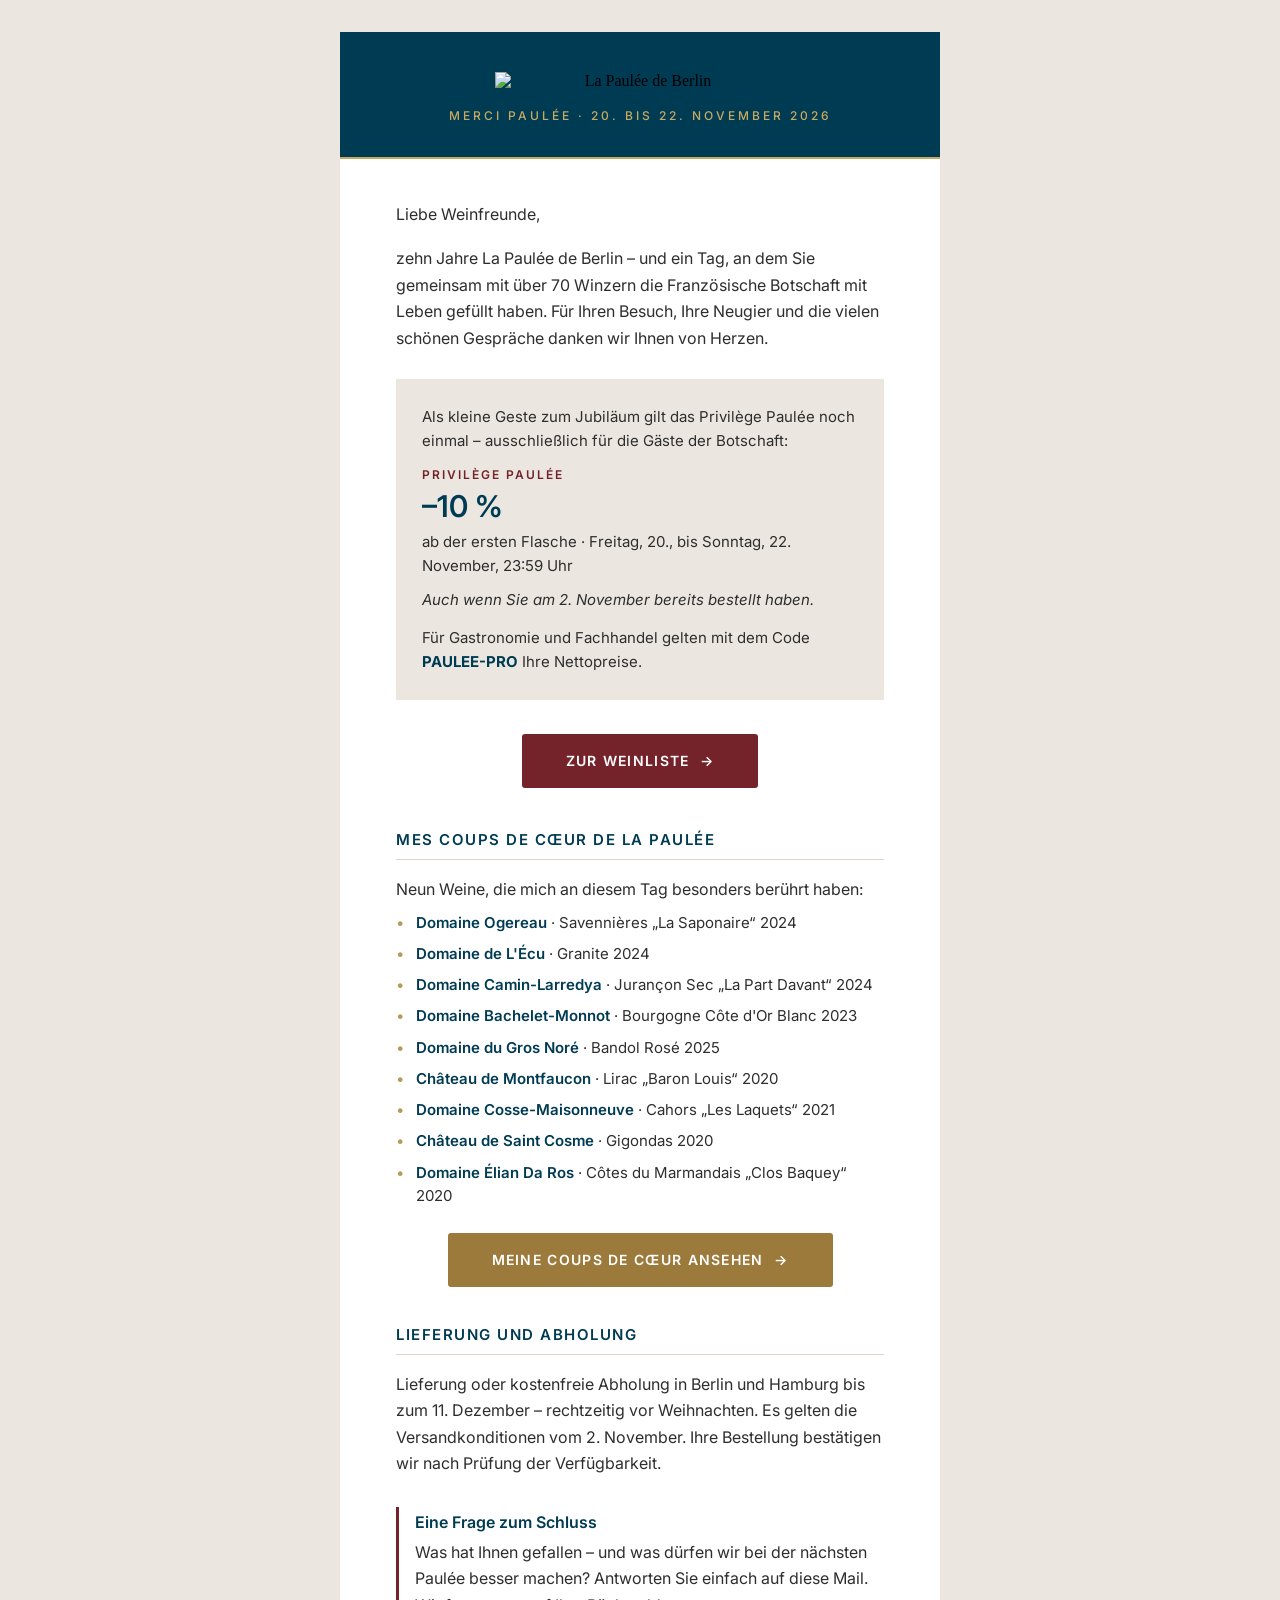
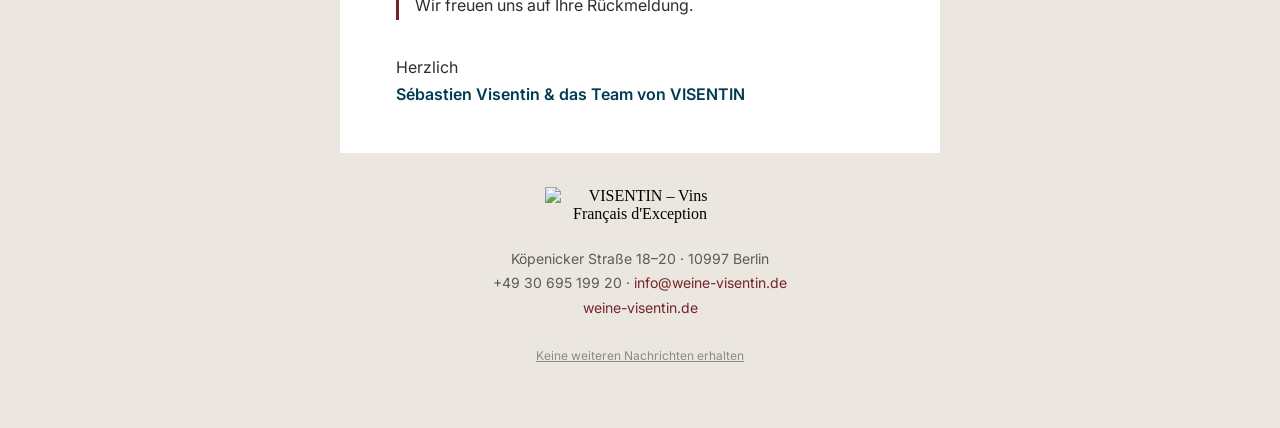
==== public/mail/merci_de_b2b.html @ 9a0cd7d2 "Merci-Mail HTML (DE/EN/FR, B2C/B2B) für Brevo Co-Authored-By: Claude Opus 5.5 <noreply@anthropic.com" ====
<!DOCTYPE html>
<html lang="de" xmlns:v="urn:schemas-microsoft-com:vml" xmlns:o="urn:schemas-microsoft-com:office:office">
<head><meta charset="utf-8"><meta name="viewport" content="width=device-width,initial-scale=1"><meta name="x-apple-disable-message-reformatting">
<title>Merci – für einen besonderen Tag in der Botschaft</title>
<!--[if mso]><xml><o:OfficeDocumentSettings><o:PixelsPerInch>96</o:PixelsPerInch></o:OfficeDocumentSettings></xml><![endif]-->
<link href="https://fonts.googleapis.com/css2?family=Inter:wght@400;500;600&display=swap" rel="stylesheet">
<style>body,table,td,p,a{-webkit-text-size-adjust:100%;-ms-text-size-adjust:100%;}table{border-collapse:collapse!important;}img{border:0;outline:none;text-decoration:none;display:block;-ms-interpolation-mode:bicubic;}p{margin:0;}
@media screen and (max-width:620px){.w{width:100%!important;}.px{padding-left:26px!important;padding-right:26px!important;}.hd{padding:30px 24px 26px!important;}.logo{width:220px!important;}}</style>
</head>
<body style="margin:0;padding:0;background-color:#EBE7E0;">
<div style="display:none;max-height:0;overflow:hidden;opacity:0;mso-hide:all;">Das Privilège Paulée noch einmal – vom 20. bis 22. November.</div>
<table role="presentation" width="100%" cellpadding="0" cellspacing="0" border="0" style="background-color:#EBE7E0;"><tr><td align="center" style="padding:32px 12px;">
<table role="presentation" class="w" width="600" cellpadding="0" cellspacing="0" border="0" style="width:600px;max-width:600px;background-color:#FFFFFF;">
<tr><td class="hd" align="center" bgcolor="#003B54" style="background-color:#003B54;padding:40px 40px 34px;border-bottom:2px solid #C9A961;">
<img class="logo" src="https://img.mailinblue.com/4714031/images/content_library/original/6ad9c042c57d77e51f6d850a.png" width="290" alt="La Paulée de Berlin" style="width:290px;max-width:78%;height:auto;margin:0 auto;">
<p style="margin:18px 0 0;font-family:Inter,'Helvetica Neue',Helvetica,Arial,sans-serif;font-size:12px;font-weight:500;letter-spacing:3px;text-transform:uppercase;color:#C9A961;">Merci Paulée &middot; 20. bis 22. November 2026</p></td></tr>
<tr><td class="px" style="padding:42px 56px 0;font-family:Inter,'Helvetica Neue',Helvetica,Arial,sans-serif;font-size:16px;line-height:1.65;color:#2E2E2E;">
<p style="margin:0 0 18px;">Liebe Weinfreunde,</p><p style="margin:0;">zehn Jahre La Paulée de Berlin – und ein Tag, an dem Sie gemeinsam mit über 70 Winzern die Französische Botschaft mit Leben gefüllt haben. Für Ihren Besuch, Ihre Neugier und die vielen schönen Gespräche danken wir Ihnen von Herzen.</p></td></tr>
<tr><td class="px" style="padding:28px 56px 0;"><table role="presentation" width="100%" cellpadding="0" cellspacing="0" border="0" bgcolor="#EBE7E0" style="background-color:#EBE7E0;"><tr><td style="padding:26px 26px;font-family:Inter,'Helvetica Neue',Helvetica,Arial,sans-serif;line-height:1.6;">
<p style="margin:0 0 12px;font-size:15px;color:#2E2E2E;">Als kleine Geste zum Jubiläum gilt das Privilège Paulée noch einmal – ausschließlich für die Gäste der Botschaft:</p>
<p style="margin:0;font-size:12px;font-weight:600;letter-spacing:2px;text-transform:uppercase;color:#75232A;">Privilège Paulée</p>
<p style="margin:4px 0 0;font-size:30px;font-weight:600;color:#003B54;line-height:1.2;">&ndash;10&nbsp;%</p>
<p style="margin:6px 0 0;font-size:15px;color:#2E2E2E;">ab der ersten Flasche &middot; Freitag, 20., bis Sonntag, 22. November, 23:59 Uhr</p>
<p style="margin:10px 0 0;font-size:15px;color:#2E2E2E;font-style:italic;">Auch wenn Sie am 2. November bereits bestellt haben.</p><p style="margin:14px 0 0;font-size:15px;line-height:1.6;color:#2E2E2E;">Für Gastronomie und Fachhandel gelten mit dem Code <strong style="color:#003B54;">PAULEE-PRO</strong> Ihre Nettopreise.</p>
</td></tr></table></td></tr>
<tr><td align="center" style="padding:34px 56px 6px;"><table role="presentation" cellpadding="0" cellspacing="0" border="0" align="center"><tr><td align="center" bgcolor="#75232A" style="background-color:#75232A;border-radius:3px;padding:18px 44px;"><a href="https://paulee.weine-visentin.de" style="font-family:Inter,'Helvetica Neue',Helvetica,Arial,sans-serif;font-size:14px;font-weight:600;letter-spacing:1.3px;text-transform:uppercase;color:#FFFFFF;text-decoration:none;">Zur Weinliste&nbsp;&nbsp;&rarr;</a></td></tr></table></td></tr>
<tr><td class="px" style="padding:36px 56px 0;"><table role="presentation" width="100%" cellpadding="0" cellspacing="0" border="0"><tr><td style="border-bottom:1px solid #DDD5C8;padding:0 0 10px;font-family:Inter,'Helvetica Neue',Helvetica,Arial,sans-serif;"><p style="margin:0;font-size:15px;font-weight:600;letter-spacing:1.5px;text-transform:uppercase;color:#003B54;">Mes coups de cœur de la Paulée</p></td></tr></table>
<p style="margin:16px 0 0;font-family:Inter,'Helvetica Neue',Helvetica,Arial,sans-serif;font-size:16px;line-height:1.65;color:#2E2E2E;">Neun Weine, die mich an diesem Tag besonders berührt haben:</p>
<table role="presentation" width="100%" cellpadding="0" cellspacing="0" border="0" style="font-family:Inter,'Helvetica Neue',Helvetica,Arial,sans-serif;font-size:15px;line-height:1.55;color:#2E2E2E;"><tr><td width="20" valign="top" style="padding:8px 0 0;"><p style="margin:0;color:#B8995A;">&bull;</p></td><td style="padding:8px 0 0;"><p style="margin:0;"><span style="font-weight:600;color:#003B54;">Domaine Ogereau</span> &middot; Savennières „La Saponaire“ 2024</p></td></tr><tr><td width="20" valign="top" style="padding:8px 0 0;"><p style="margin:0;color:#B8995A;">&bull;</p></td><td style="padding:8px 0 0;"><p style="margin:0;"><span style="font-weight:600;color:#003B54;">Domaine de L&#x27;Écu</span> &middot; Granite 2024</p></td></tr><tr><td width="20" valign="top" style="padding:8px 0 0;"><p style="margin:0;color:#B8995A;">&bull;</p></td><td style="padding:8px 0 0;"><p style="margin:0;"><span style="font-weight:600;color:#003B54;">Domaine Camin-Larredya</span> &middot; Jurançon Sec „La Part Davant“ 2024</p></td></tr><tr><td width="20" valign="top" style="padding:8px 0 0;"><p style="margin:0;color:#B8995A;">&bull;</p></td><td style="padding:8px 0 0;"><p style="margin:0;"><span style="font-weight:600;color:#003B54;">Domaine Bachelet-Monnot</span> &middot; Bourgogne Côte d&#x27;Or Blanc 2023</p></td></tr><tr><td width="20" valign="top" style="padding:8px 0 0;"><p style="margin:0;color:#B8995A;">&bull;</p></td><td style="padding:8px 0 0;"><p style="margin:0;"><span style="font-weight:600;color:#003B54;">Domaine du Gros Noré</span> &middot; Bandol Rosé 2025</p></td></tr><tr><td width="20" valign="top" style="padding:8px 0 0;"><p style="margin:0;color:#B8995A;">&bull;</p></td><td style="padding:8px 0 0;"><p style="margin:0;"><span style="font-weight:600;color:#003B54;">Château de Montfaucon</span> &middot; Lirac „Baron Louis“ 2020</p></td></tr><tr><td width="20" valign="top" style="padding:8px 0 0;"><p style="margin:0;color:#B8995A;">&bull;</p></td><td style="padding:8px 0 0;"><p style="margin:0;"><span style="font-weight:600;color:#003B54;">Domaine Cosse-Maisonneuve</span> &middot; Cahors „Les Laquets“ 2021</p></td></tr><tr><td width="20" valign="top" style="padding:8px 0 0;"><p style="margin:0;color:#B8995A;">&bull;</p></td><td style="padding:8px 0 0;"><p style="margin:0;"><span style="font-weight:600;color:#003B54;">Château de Saint Cosme</span> &middot; Gigondas 2020</p></td></tr><tr><td width="20" valign="top" style="padding:8px 0 0;"><p style="margin:0;color:#B8995A;">&bull;</p></td><td style="padding:8px 0 0;"><p style="margin:0;"><span style="font-weight:600;color:#003B54;">Domaine Élian Da Ros</span> &middot; Côtes du Marmandais „Clos Baquey“ 2020</p></td></tr></table></td></tr>
<tr><td align="center" style="padding:26px 56px 0;"><table role="presentation" cellpadding="0" cellspacing="0" border="0" align="center"><tr><td align="center" bgcolor="#9C7A3C" style="background-color:#9C7A3C;border-radius:3px;padding:18px 44px;"><a href="https://paulee.weine-visentin.de/?coeur" style="font-family:Inter,'Helvetica Neue',Helvetica,Arial,sans-serif;font-size:14px;font-weight:600;letter-spacing:1.3px;text-transform:uppercase;color:#FFFFFF;text-decoration:none;">Meine Coups de cœur ansehen&nbsp;&nbsp;&rarr;</a></td></tr></table></td></tr>
<tr><td class="px" style="padding:38px 56px 0;"><table role="presentation" width="100%" cellpadding="0" cellspacing="0" border="0"><tr><td style="border-bottom:1px solid #DDD5C8;padding:0 0 10px;font-family:Inter,'Helvetica Neue',Helvetica,Arial,sans-serif;"><p style="margin:0;font-size:15px;font-weight:600;letter-spacing:1.5px;text-transform:uppercase;color:#003B54;">Lieferung und Abholung</p></td></tr></table><p style="margin:16px 0 0;font-family:Inter,'Helvetica Neue',Helvetica,Arial,sans-serif;font-size:16px;line-height:1.65;color:#2E2E2E;">Lieferung oder kostenfreie Abholung in Berlin und Hamburg bis zum 11. Dezember – rechtzeitig vor Weihnachten. Es gelten die Versandkonditionen vom 2. November. Ihre Bestellung bestätigen wir nach Prüfung der Verfügbarkeit.</p></td></tr>
<tr><td class="px" style="padding:30px 56px 0;"><table role="presentation" width="100%" cellpadding="0" cellspacing="0" border="0"><tr><td style="border-left:3px solid #75232A;padding:2px 0 2px 16px;font-family:Inter,'Helvetica Neue',Helvetica,Arial,sans-serif;font-size:16px;line-height:1.65;color:#2E2E2E;">
<p style="margin:0 0 4px;font-weight:600;color:#003B54;">Eine Frage zum Schluss</p><p style="margin:0;">Was hat Ihnen gefallen – und was dürfen wir bei der nächsten Paulée besser machen? Antworten Sie einfach auf diese Mail. Wir freuen uns auf Ihre Rückmeldung.</p></td></tr></table></td></tr>
<tr><td class="px" style="padding:34px 56px 46px;font-family:Inter,'Helvetica Neue',Helvetica,Arial,sans-serif;font-size:16px;line-height:1.65;color:#2E2E2E;"><p style="margin:0;">Herzlich<br><span style="color:#003B54;font-weight:600;">Sébastien Visentin &amp; das Team von VISENTIN</span></p></td></tr>
<tr><td align="center" bgcolor="#EBE7E0" style="background-color:#EBE7E0;padding:34px 56px 24px;"><img src="https://img.mailinblue.com/4714031/images/content_library/original/6ad9c4432078a6dd55b34f8a.png" width="190" alt="VISENTIN – Vins Français d'Exception" style="width:190px;max-width:62%;height:auto;margin:0 auto;"></td></tr>
<tr><td class="px" align="center" bgcolor="#EBE7E0" style="background-color:#EBE7E0;padding:0 56px 26px;font-family:Inter,'Helvetica Neue',Helvetica,Arial,sans-serif;font-size:14px;line-height:1.75;color:#5A5A5A;">
<p style="margin:0;">Köpenicker Straße 18–20 &middot; 10997 Berlin</p>
<p style="margin:0;">+49 30 695 199 20 &middot; <a href="mailto:info@weine-visentin.de" style="color:#75232A;text-decoration:none;">info@weine-visentin.de</a></p>
<p style="margin:0;"><a href="https://www.weine-visentin.de" style="color:#75232A;text-decoration:none;">weine-visentin.de</a></p></td></tr>
<tr><td align="center" bgcolor="#EBE7E0" style="background-color:#EBE7E0;padding:0 56px 30px;font-family:Inter,'Helvetica Neue',Helvetica,Arial,sans-serif;font-size:12px;line-height:1.6;color:#8A8A8A;">
<p style="margin:0;"><a href="{{ unsubscribe }}" style="color:#8A8A8A;text-decoration:underline;">Keine weiteren Nachrichten erhalten</a></p></td></tr>
</table></td></tr></table></body></html>
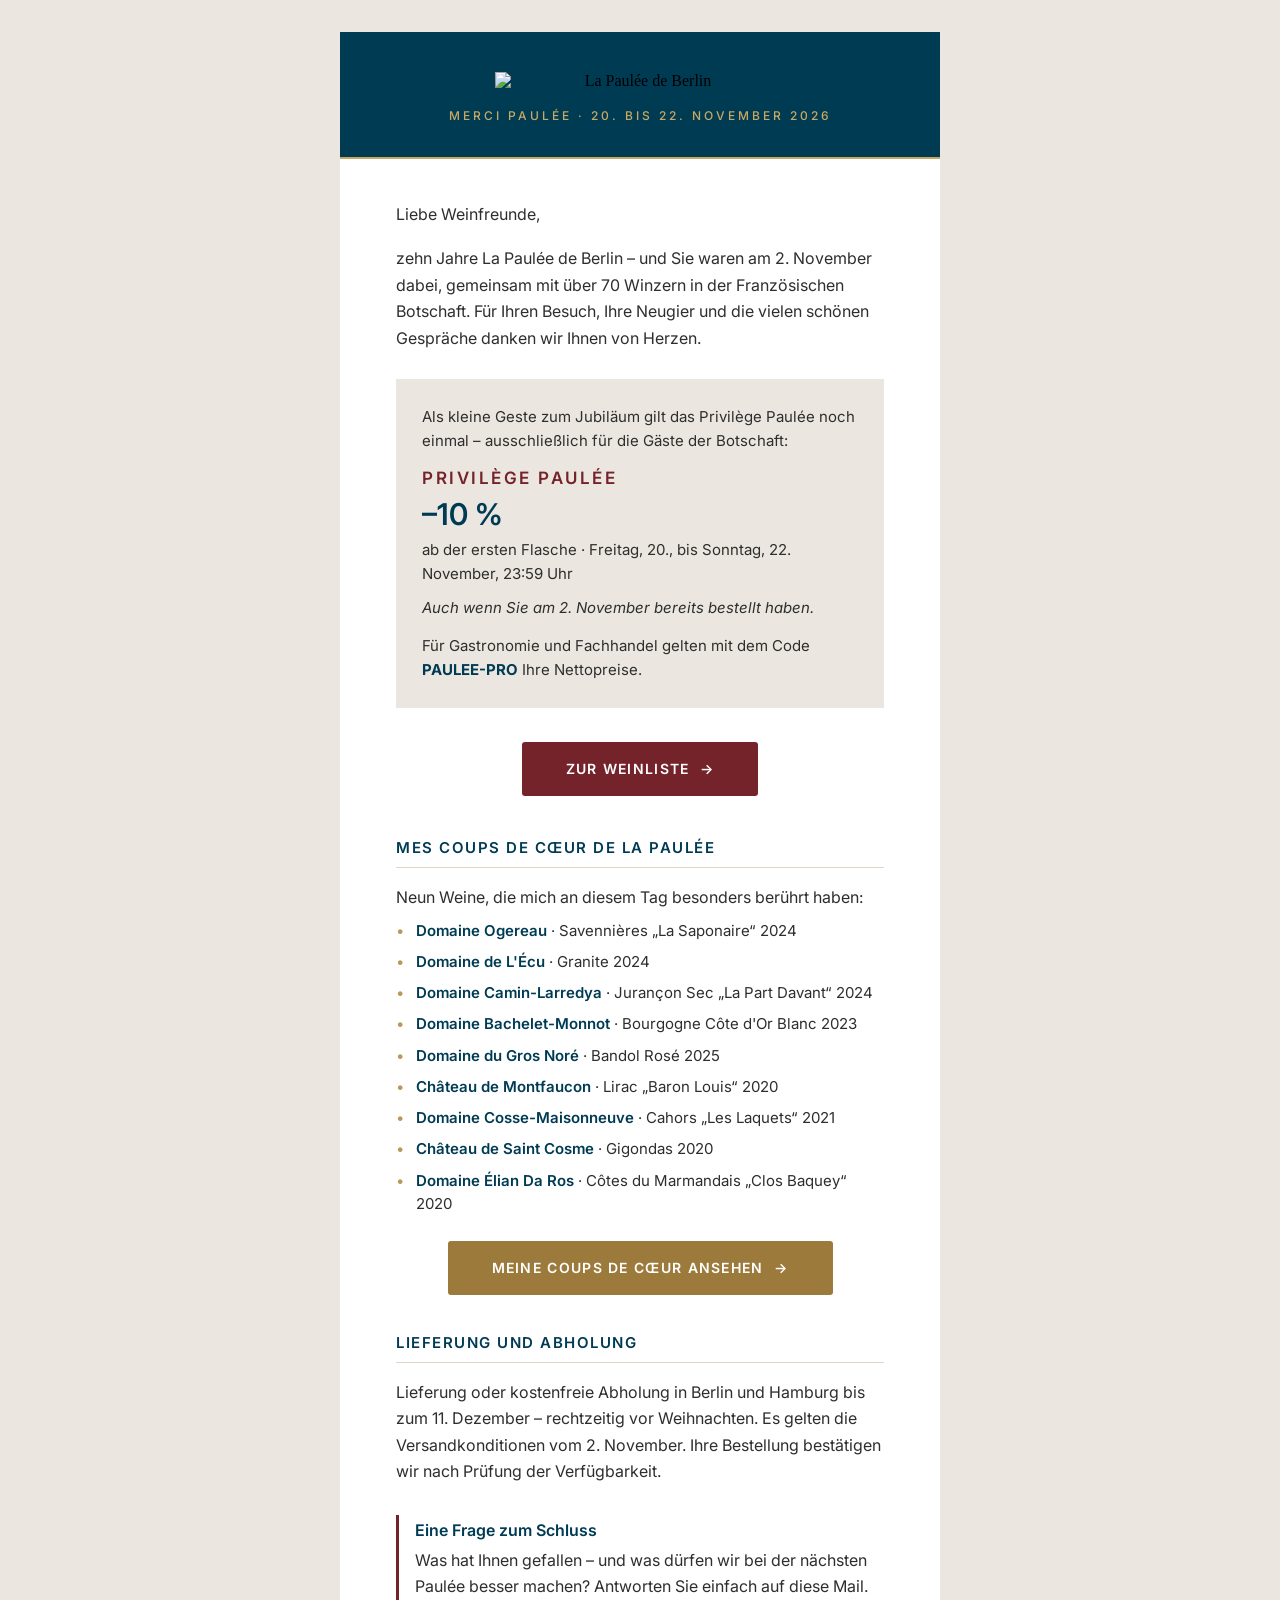
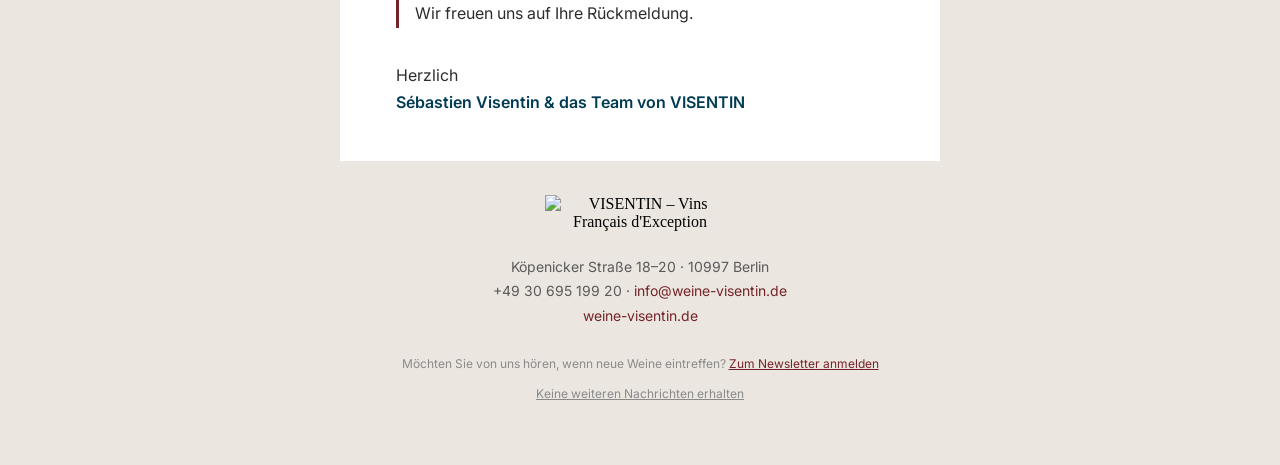
==== commit d3338d9e: "Merci-Mail: Einleitung, Privilège größer, Newsletter-Zeile Co-Authored-By: Claude Opus 5.5 <noreply@" ====
--- a/public/mail/merci_de_b2b.html
+++ b/public/mail/merci_de_b2b.html
@@ -15,10 +15,10 @@
 <img class="logo" src="https://img.mailinblue.com/4714031/images/content_library/original/6ad9c042c57d77e51f6d850a.png" width="290" alt="La Paulée de Berlin" style="width:290px;max-width:78%;height:auto;margin:0 auto;">
 <p style="margin:18px 0 0;font-family:Inter,'Helvetica Neue',Helvetica,Arial,sans-serif;font-size:12px;font-weight:500;letter-spacing:3px;text-transform:uppercase;color:#C9A961;">Merci Paulée &middot; 20. bis 22. November 2026</p></td></tr>
 <tr><td class="px" style="padding:42px 56px 0;font-family:Inter,'Helvetica Neue',Helvetica,Arial,sans-serif;font-size:16px;line-height:1.65;color:#2E2E2E;">
-<p style="margin:0 0 18px;">Liebe Weinfreunde,</p><p style="margin:0;">zehn Jahre La Paulée de Berlin – und ein Tag, an dem Sie gemeinsam mit über 70 Winzern die Französische Botschaft mit Leben gefüllt haben. Für Ihren Besuch, Ihre Neugier und die vielen schönen Gespräche danken wir Ihnen von Herzen.</p></td></tr>
+<p style="margin:0 0 18px;">Liebe Weinfreunde,</p><p style="margin:0;">zehn Jahre La Paulée de Berlin – und Sie waren am 2. November dabei, gemeinsam mit über 70 Winzern in der Französischen Botschaft. Für Ihren Besuch, Ihre Neugier und die vielen schönen Gespräche danken wir Ihnen von Herzen.</p></td></tr>
 <tr><td class="px" style="padding:28px 56px 0;"><table role="presentation" width="100%" cellpadding="0" cellspacing="0" border="0" bgcolor="#EBE7E0" style="background-color:#EBE7E0;"><tr><td style="padding:26px 26px;font-family:Inter,'Helvetica Neue',Helvetica,Arial,sans-serif;line-height:1.6;">
 <p style="margin:0 0 12px;font-size:15px;color:#2E2E2E;">Als kleine Geste zum Jubiläum gilt das Privilège Paulée noch einmal – ausschließlich für die Gäste der Botschaft:</p>
-<p style="margin:0;font-size:12px;font-weight:600;letter-spacing:2px;text-transform:uppercase;color:#75232A;">Privilège Paulée</p>
+<p style="margin:0;font-size:17px;font-weight:600;letter-spacing:2.5px;text-transform:uppercase;color:#75232A;">Privilège Paulée</p>
 <p style="margin:4px 0 0;font-size:30px;font-weight:600;color:#003B54;line-height:1.2;">&ndash;10&nbsp;%</p>
 <p style="margin:6px 0 0;font-size:15px;color:#2E2E2E;">ab der ersten Flasche &middot; Freitag, 20., bis Sonntag, 22. November, 23:59 Uhr</p>
 <p style="margin:10px 0 0;font-size:15px;color:#2E2E2E;font-style:italic;">Auch wenn Sie am 2. November bereits bestellt haben.</p><p style="margin:14px 0 0;font-size:15px;line-height:1.6;color:#2E2E2E;">Für Gastronomie und Fachhandel gelten mit dem Code <strong style="color:#003B54;">PAULEE-PRO</strong> Ihre Nettopreise.</p>
@@ -38,5 +38,6 @@
 <p style="margin:0;">+49 30 695 199 20 &middot; <a href="mailto:info@weine-visentin.de" style="color:#75232A;text-decoration:none;">info@weine-visentin.de</a></p>
 <p style="margin:0;"><a href="https://www.weine-visentin.de" style="color:#75232A;text-decoration:none;">weine-visentin.de</a></p></td></tr>
 <tr><td align="center" bgcolor="#EBE7E0" style="background-color:#EBE7E0;padding:0 56px 30px;font-family:Inter,'Helvetica Neue',Helvetica,Arial,sans-serif;font-size:12px;line-height:1.6;color:#8A8A8A;">
+<p style="margin:0 0 10px;">Möchten Sie von uns hören, wenn neue Weine eintreffen? <a href="https://www.weine-visentin.de/Newsletter" style="color:#75232A;text-decoration:underline;">Zum Newsletter anmelden</a></p>
 <p style="margin:0;"><a href="{{ unsubscribe }}" style="color:#8A8A8A;text-decoration:underline;">Keine weiteren Nachrichten erhalten</a></p></td></tr>
 </table></td></tr></table></body></html>
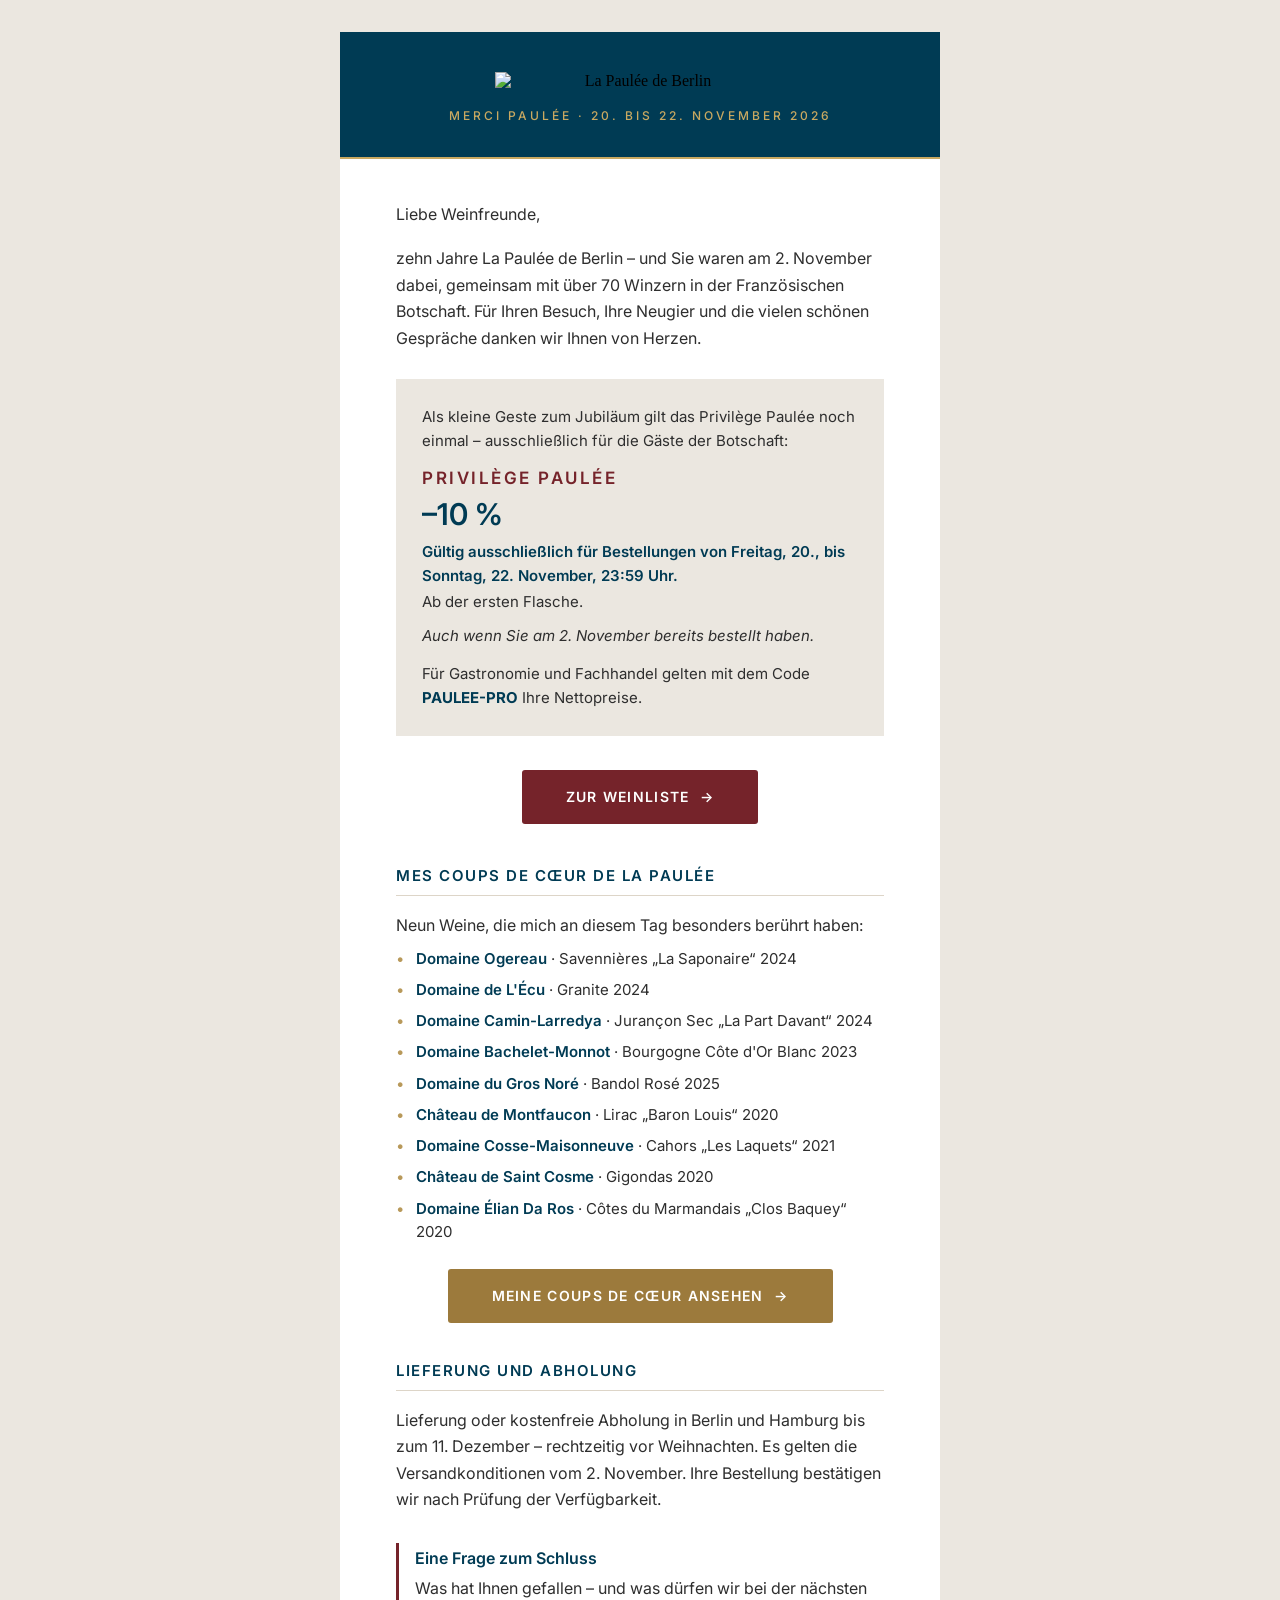
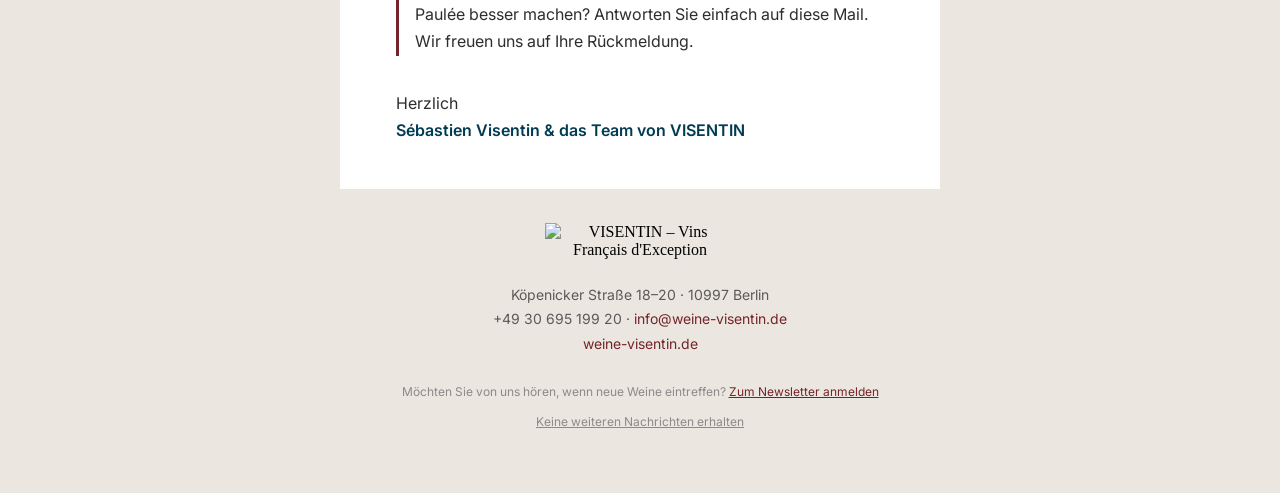
==== commit c648b92b: "Merci-Mail: Gültigkeitszeitraum eindeutig Co-Authored-By: Claude Opus 5.5 <noreply@anthropic.com> Cl" ====
--- a/public/mail/merci_de_b2b.html
+++ b/public/mail/merci_de_b2b.html
@@ -20,7 +20,8 @@
 <p style="margin:0 0 12px;font-size:15px;color:#2E2E2E;">Als kleine Geste zum Jubiläum gilt das Privilège Paulée noch einmal – ausschließlich für die Gäste der Botschaft:</p>
 <p style="margin:0;font-size:17px;font-weight:600;letter-spacing:2.5px;text-transform:uppercase;color:#75232A;">Privilège Paulée</p>
 <p style="margin:4px 0 0;font-size:30px;font-weight:600;color:#003B54;line-height:1.2;">&ndash;10&nbsp;%</p>
-<p style="margin:6px 0 0;font-size:15px;color:#2E2E2E;">ab der ersten Flasche &middot; Freitag, 20., bis Sonntag, 22. November, 23:59 Uhr</p>
+<p style="margin:8px 0 0;font-size:15px;font-weight:600;color:#003B54;">Gültig ausschließlich für Bestellungen von Freitag, 20., bis Sonntag, 22. November, 23:59 Uhr.</p>
+<p style="margin:2px 0 0;font-size:15px;color:#2E2E2E;">Ab der ersten Flasche.</p>
 <p style="margin:10px 0 0;font-size:15px;color:#2E2E2E;font-style:italic;">Auch wenn Sie am 2. November bereits bestellt haben.</p><p style="margin:14px 0 0;font-size:15px;line-height:1.6;color:#2E2E2E;">Für Gastronomie und Fachhandel gelten mit dem Code <strong style="color:#003B54;">PAULEE-PRO</strong> Ihre Nettopreise.</p>
 </td></tr></table></td></tr>
 <tr><td align="center" style="padding:34px 56px 6px;"><table role="presentation" cellpadding="0" cellspacing="0" border="0" align="center"><tr><td align="center" bgcolor="#75232A" style="background-color:#75232A;border-radius:3px;padding:18px 44px;"><a href="https://paulee.weine-visentin.de" style="font-family:Inter,'Helvetica Neue',Helvetica,Arial,sans-serif;font-size:14px;font-weight:600;letter-spacing:1.3px;text-transform:uppercase;color:#FFFFFF;text-decoration:none;">Zur Weinliste&nbsp;&nbsp;&rarr;</a></td></tr></table></td></tr>
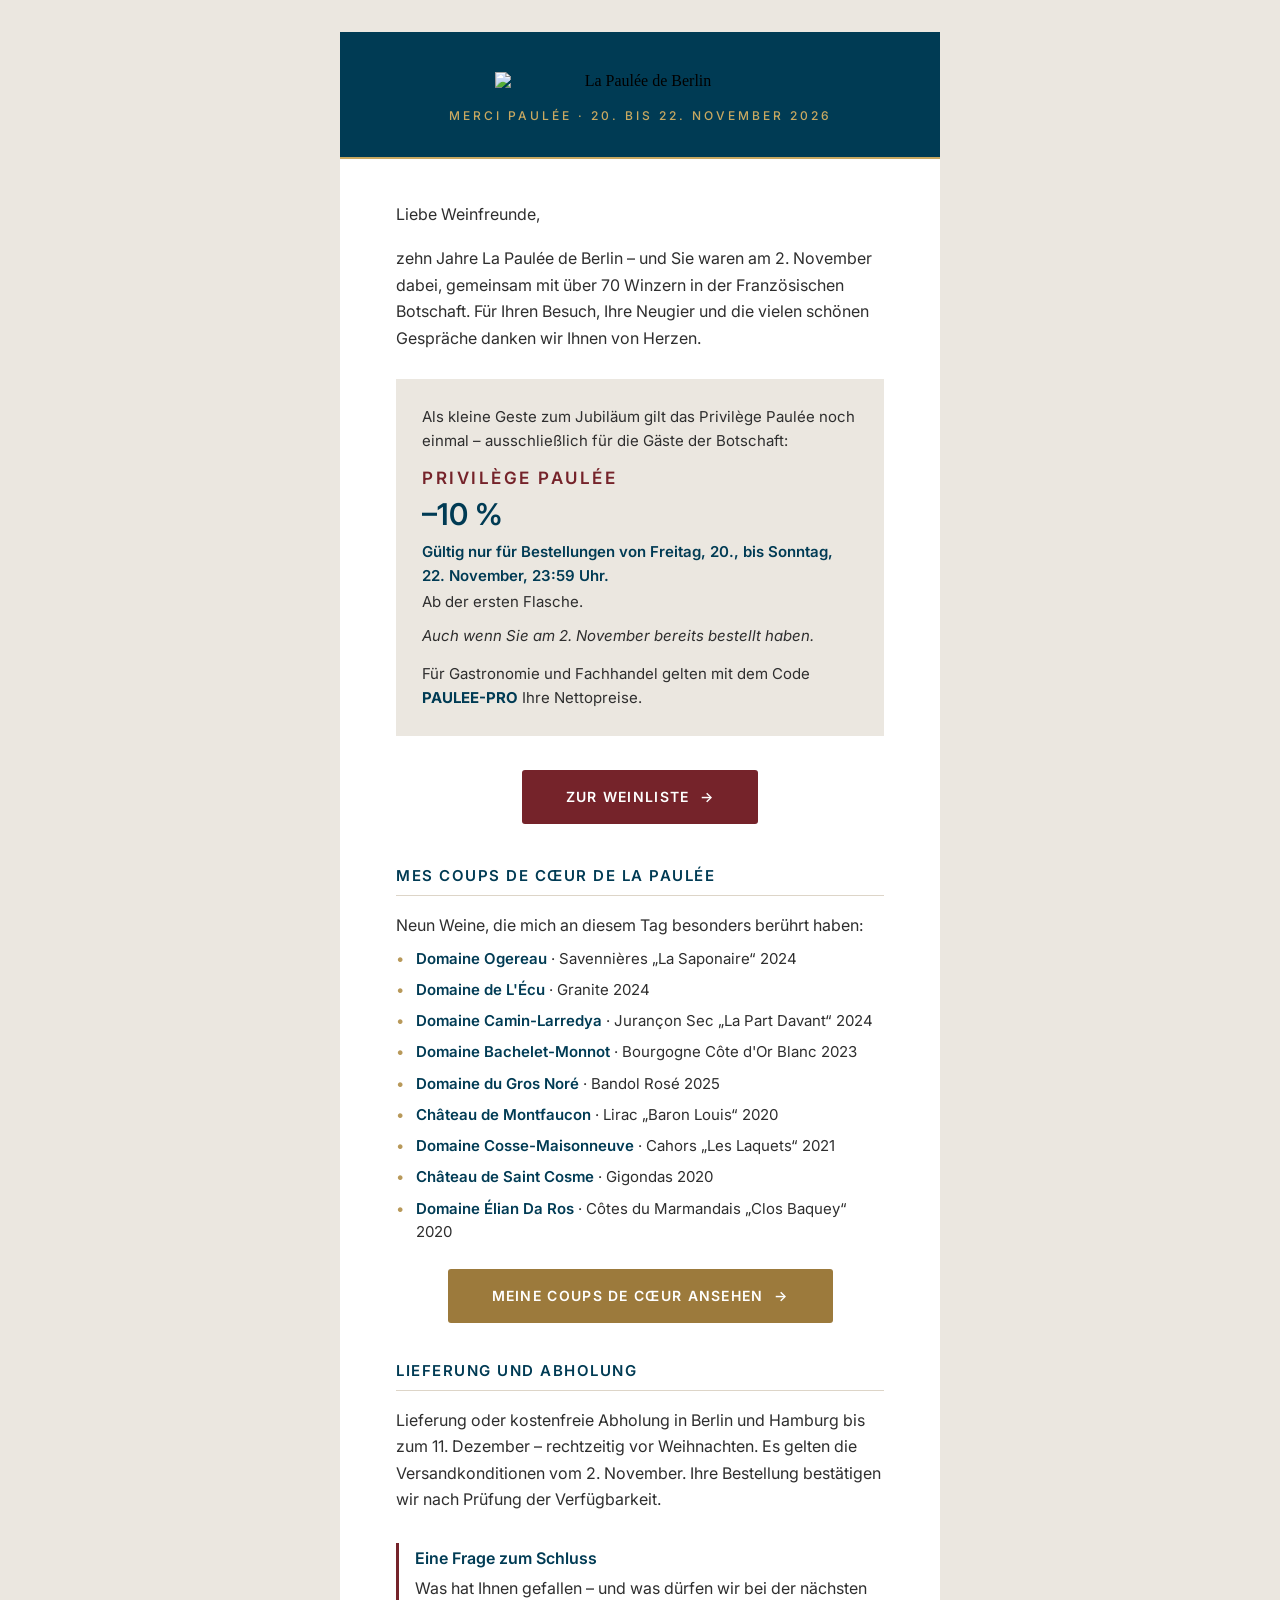
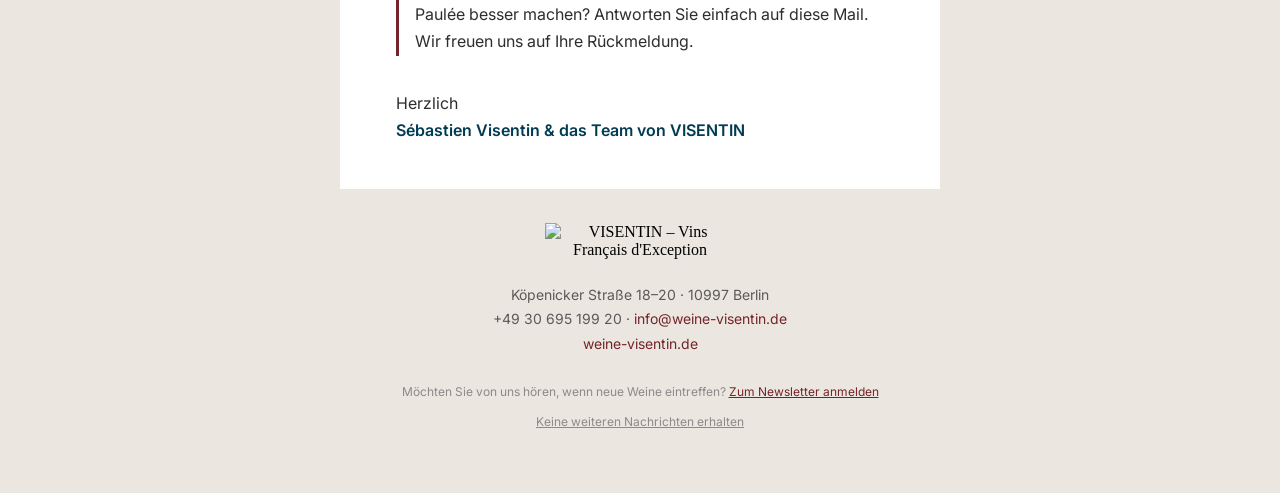
==== commit 06abda16: "Merci-Mail: Wortwiederholung vermeiden Co-Authored-By: Claude Opus 5.5 <noreply@anthropic.com> Claud" ====
--- a/public/mail/merci_de_b2b.html
+++ b/public/mail/merci_de_b2b.html
@@ -20,7 +20,7 @@
 <p style="margin:0 0 12px;font-size:15px;color:#2E2E2E;">Als kleine Geste zum Jubiläum gilt das Privilège Paulée noch einmal – ausschließlich für die Gäste der Botschaft:</p>
 <p style="margin:0;font-size:17px;font-weight:600;letter-spacing:2.5px;text-transform:uppercase;color:#75232A;">Privilège Paulée</p>
 <p style="margin:4px 0 0;font-size:30px;font-weight:600;color:#003B54;line-height:1.2;">&ndash;10&nbsp;%</p>
-<p style="margin:8px 0 0;font-size:15px;font-weight:600;color:#003B54;">Gültig ausschließlich für Bestellungen von Freitag, 20., bis Sonntag, 22. November, 23:59 Uhr.</p>
+<p style="margin:8px 0 0;font-size:15px;font-weight:600;color:#003B54;">Gültig nur für Bestellungen von Freitag, 20., bis Sonntag, 22. November, 23:59 Uhr.</p>
 <p style="margin:2px 0 0;font-size:15px;color:#2E2E2E;">Ab der ersten Flasche.</p>
 <p style="margin:10px 0 0;font-size:15px;color:#2E2E2E;font-style:italic;">Auch wenn Sie am 2. November bereits bestellt haben.</p><p style="margin:14px 0 0;font-size:15px;line-height:1.6;color:#2E2E2E;">Für Gastronomie und Fachhandel gelten mit dem Code <strong style="color:#003B54;">PAULEE-PRO</strong> Ihre Nettopreise.</p>
 </td></tr></table></td></tr>
